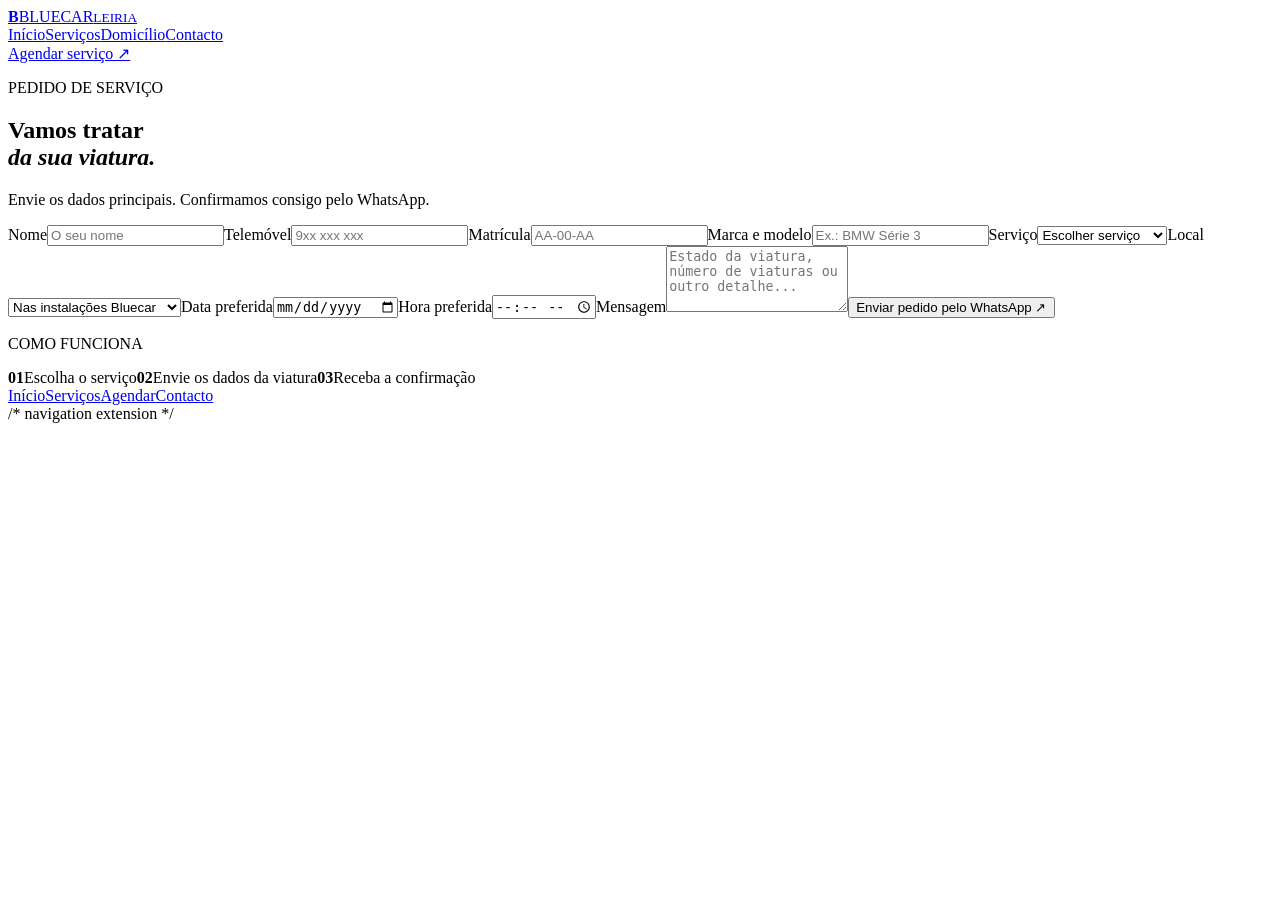
==== agendar.html @ b5732bc5 "Add agendar.html" ====
<!doctype html><html lang="pt-PT"><head><meta charset="UTF-8"><meta name="viewport" content="width=device-width,initial-scale=1"><link rel="stylesheet" href="styles.css"><title>Agendar | Bluecar Leiria</title></head><body><header><a class="brand" href="index.html"><b>B</b><span>BLUECAR<small>LEIRIA</small></span></a><nav class="desktop-nav"><a href="index.html">Início</a><a href="servicos.html">Serviços</a><a href="domicilio.html">Domicílio</a><a href="contacto.html">Contacto</a></nav><a class="top-link" href="agendar.html">Agendar serviço ↗</a></header><main><section class="page-hero"><p class="eyebrow">PEDIDO DE SERVIÇO</p><h1>Vamos tratar<br><em>da sua viatura.</em></h1><p>Envie os dados principais. Confirmamos consigo pelo WhatsApp.</p></section><section class="section booking"><form id="booking-form"><label>Nome<input id="name" required placeholder="O seu nome"></label><label>Telemóvel<input id="phone" required type="tel" placeholder="9xx xxx xxx"></label><label>Matrícula<input id="plate" required placeholder="AA-00-AA" maxlength="8" style="text-transform:uppercase"></label><label>Marca e modelo<input id="car" required placeholder="Ex.: BMW Série 3"></label><label>Serviço<select id="service" required><option value="">Escolher serviço</option><option>Limpeza interior</option><option>Limpeza exterior</option><option>Higienização</option><option>Polimento e faróis</option><option>Outro / orçamento</option></select></label><label>Local<select id="place"><option>Nas instalações Bluecar</option><option>Ao domicílio</option><option>Na minha empresa / frota</option></select></label><label>Data preferida<input id="date" type="date"></label><label>Hora preferida<input id="time" type="time"></label><label class="full">Mensagem<textarea id="notes" rows="4" placeholder="Estado da viatura, número de viaturas ou outro detalhe..."></textarea></label><button class="btn primary full" type="submit">Enviar pedido pelo WhatsApp ↗</button></form></section><section class="steps-panel"><p class="eyebrow">COMO FUNCIONA</p><div class="steps"><b>01</b><span>Escolha o serviço</span><b>02</b><span>Envie os dados da viatura</span><b>03</b><span>Receba a confirmação</span></div></section></main><nav class="mobile-nav"><a href="index.html">Início</a><a href="servicos.html">Serviços</a><a href="agendar.html">Agendar</a><a href="contacto.html">Contacto</a></nav><script src="app.js"></script></body></html>
/* navigation extension */
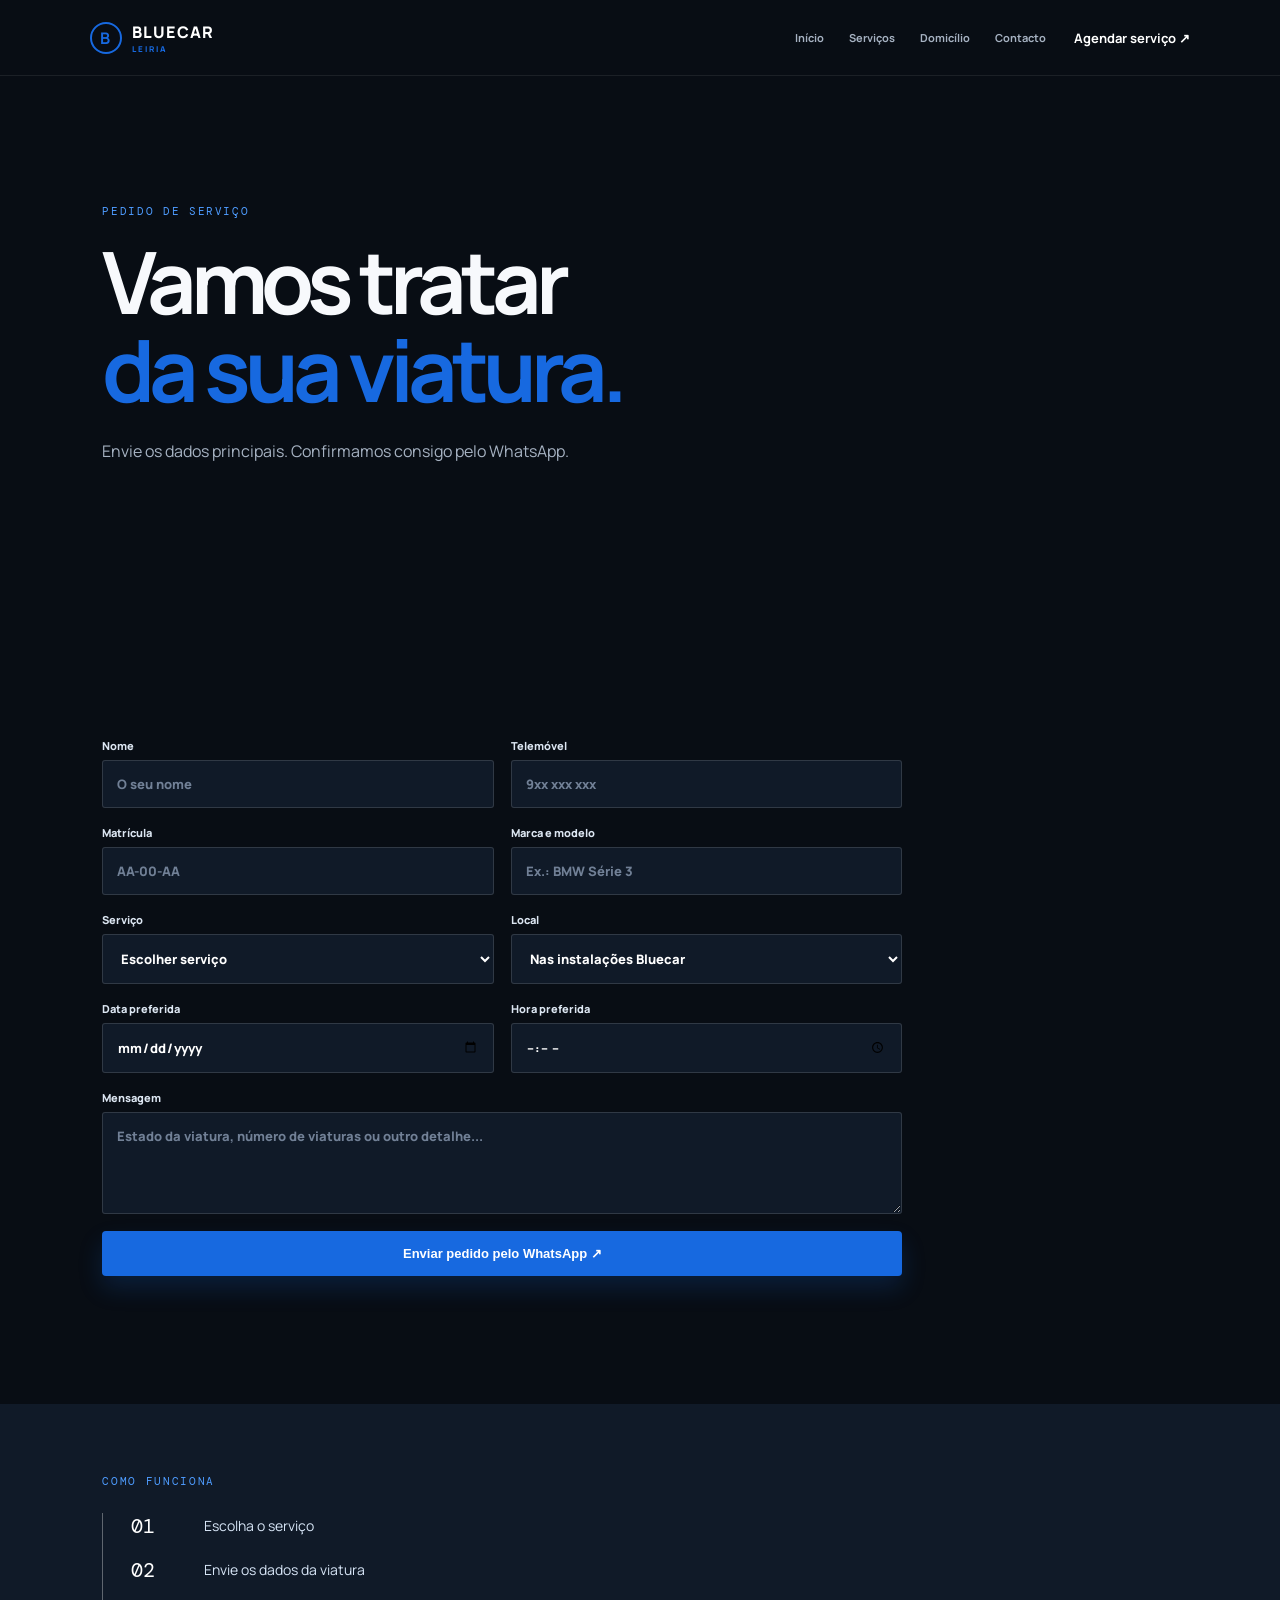
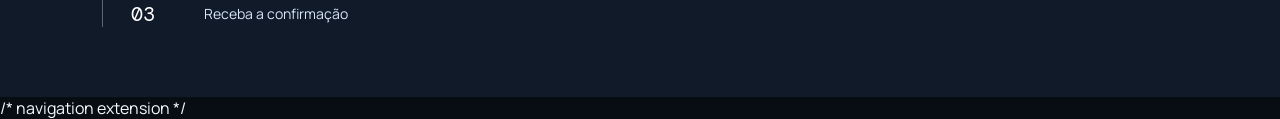
==== commit 3a0d44e3: "Ativar instalação PWA em todas as páginas" ====
--- a/agendar.html
+++ b/agendar.html
@@ -1,3 +1,3 @@
-<!doctype html><html lang="pt-PT"><head><meta charset="UTF-8"><meta name="viewport" content="width=device-width,initial-scale=1"><link rel="stylesheet" href="styles.css"><title>Agendar | Bluecar Leiria</title></head><body><header><a class="brand" href="index.html"><b>B</b><span>BLUECAR<small>LEIRIA</small></span></a><nav class="desktop-nav"><a href="index.html">Início</a><a href="servicos.html">Serviços</a><a href="domicilio.html">Domicílio</a><a href="contacto.html">Contacto</a></nav><a class="top-link" href="agendar.html">Agendar serviço ↗</a></header><main><section class="page-hero"><p class="eyebrow">PEDIDO DE SERVIÇO</p><h1>Vamos tratar<br><em>da sua viatura.</em></h1><p>Envie os dados principais. Confirmamos consigo pelo WhatsApp.</p></section><section class="section booking"><form id="booking-form"><label>Nome<input id="name" required placeholder="O seu nome"></label><label>Telemóvel<input id="phone" required type="tel" placeholder="9xx xxx xxx"></label><label>Matrícula<input id="plate" required placeholder="AA-00-AA" maxlength="8" style="text-transform:uppercase"></label><label>Marca e modelo<input id="car" required placeholder="Ex.: BMW Série 3"></label><label>Serviço<select id="service" required><option value="">Escolher serviço</option><option>Limpeza interior</option><option>Limpeza exterior</option><option>Higienização</option><option>Polimento e faróis</option><option>Outro / orçamento</option></select></label><label>Local<select id="place"><option>Nas instalações Bluecar</option><option>Ao domicílio</option><option>Na minha empresa / frota</option></select></label><label>Data preferida<input id="date" type="date"></label><label>Hora preferida<input id="time" type="time"></label><label class="full">Mensagem<textarea id="notes" rows="4" placeholder="Estado da viatura, número de viaturas ou outro detalhe..."></textarea></label><button class="btn primary full" type="submit">Enviar pedido pelo WhatsApp ↗</button></form></section><section class="steps-panel"><p class="eyebrow">COMO FUNCIONA</p><div class="steps"><b>01</b><span>Escolha o serviço</span><b>02</b><span>Envie os dados da viatura</span><b>03</b><span>Receba a confirmação</span></div></section></main><nav class="mobile-nav"><a href="index.html">Início</a><a href="servicos.html">Serviços</a><a href="agendar.html">Agendar</a><a href="contacto.html">Contacto</a></nav><script src="app.js"></script></body></html>
+<!doctype html><html lang="pt-PT"><head><meta charset="UTF-8"><meta name="viewport" content="width=device-width,initial-scale=1"><link rel="stylesheet" href="styles.css"><link rel="manifest" href="manifest.json"><title>Agendar | Bluecar Leiria</title></head><body><header><a class="brand" href="index.html"><b>B</b><span>BLUECAR<small>LEIRIA</small></span></a><nav class="desktop-nav"><a href="index.html">Início</a><a href="servicos.html">Serviços</a><a href="domicilio.html">Domicílio</a><a href="contacto.html">Contacto</a></nav><a class="top-link" href="agendar.html">Agendar serviço ↗</a></header><main><section class="page-hero"><p class="eyebrow">PEDIDO DE SERVIÇO</p><h1>Vamos tratar<br><em>da sua viatura.</em></h1><p>Envie os dados principais. Confirmamos consigo pelo WhatsApp.</p></section><section class="section booking"><form id="booking-form"><label>Nome<input id="name" required placeholder="O seu nome"></label><label>Telemóvel<input id="phone" required type="tel" placeholder="9xx xxx xxx"></label><label>Matrícula<input id="plate" required placeholder="AA-00-AA" maxlength="8" style="text-transform:uppercase"></label><label>Marca e modelo<input id="car" required placeholder="Ex.: BMW Série 3"></label><label>Serviço<select id="service" required><option value="">Escolher serviço</option><option>Limpeza interior</option><option>Limpeza exterior</option><option>Higienização</option><option>Polimento e faróis</option><option>Outro / orçamento</option></select></label><label>Local<select id="place"><option>Nas instalações Bluecar</option><option>Ao domicílio</option><option>Na minha empresa / frota</option></select></label><label>Data preferida<input id="date" type="date"></label><label>Hora preferida<input id="time" type="time"></label><label class="full">Mensagem<textarea id="notes" rows="4" placeholder="Estado da viatura, número de viaturas ou outro detalhe..."></textarea></label><button class="btn primary full" type="submit">Enviar pedido pelo WhatsApp ↗</button></form></section><section class="steps-panel"><p class="eyebrow">COMO FUNCIONA</p><div class="steps"><b>01</b><span>Escolha o serviço</span><b>02</b><span>Envie os dados da viatura</span><b>03</b><span>Receba a confirmação</span></div></section></main><nav class="mobile-nav"><a href="index.html">Início</a><a href="servicos.html">Serviços</a><a href="agendar.html">Agendar</a><a href="contacto.html">Contacto</a></nav><script src="app.js"></script></body></html>
 /* navigation extension */
 
--- a/styles.css
+++ b/styles.css
@@ -0,0 +1,15 @@
+@import url('https://fonts.googleapis.com/css2?family=DM+Mono&family=Manrope:wght@400;600;700;800&display=swap');:root{--ink:#07111f;--blue:#1769e0;--muted:#738195;--line:#dbe3ec}*{box-sizing:border-box}html{scroll-behavior:smooth}body{margin:0;background:#f8fafc;color:var(--ink);font-family:Manrope,Arial,sans-serif}a{text-decoration:none;color:inherit}header{height:76px;background:#fff;border-bottom:1px solid #eef1f5;display:flex;align-items:center;justify-content:space-between;padding:0 7vw;position:sticky;top:0;z-index:3}.brand{display:flex;align-items:center;gap:10px;font-weight:800;letter-spacing:.08em}.brand b{border:2px solid var(--blue);border-radius:50%;color:var(--blue);width:32px;height:32px;display:grid;place-items:center}.brand small{display:block;color:var(--blue);font-size:8px;letter-spacing:.25em}.top-link{font-size:13px;font-weight:700}.hero{padding:9vw 8vw;display:grid;grid-template-columns:1.1fr .9fr;gap:7vw;align-items:center;background:linear-gradient(125deg,#f8fafc,#edf4fb)}.eyebrow{font:11px 'DM Mono';letter-spacing:.15em;color:var(--blue);margin:0 0 20px}.hero h1,h2{font-size:clamp(40px,6vw,76px);line-height:1.04;letter-spacing:-.06em;margin:0;font-weight:800}.hero h1 em,h2 em{font-style:normal;color:var(--blue)}.lead{color:#5d6878;line-height:1.7;max-width:530px;font-size:17px;margin:24px 0 30px}.actions{display:flex;gap:12px;flex-wrap:wrap}.btn{display:inline-flex;align-items:center;justify-content:center;gap:16px;padding:15px 20px;border-radius:4px;border:0;font-weight:700;font-size:13px;cursor:pointer}.primary{background:var(--blue);color:#fff;box-shadow:0 12px 24px #1769e030}.ghost{border:1px solid #cbd5e1}.trust{font-size:11px;color:#718096;margin-top:38px}.hero-art{height:390px;background:url('assets/gallery-1.jpg') center/cover;box-shadow:22px 22px 0 #d7e4f2;display:flex;align-items:end;padding:28px;color:#fff;position:relative}.hero-art:after{content:'';position:absolute;inset:0;background:linear-gradient(0deg,#07111fcc,transparent 60%)}.hero-art span{z-index:1;font:12px 'DM Mono';letter-spacing:.15em}.hero-art strong{font:800 46px Manrope;letter-spacing:-.08em}.facts{display:grid;grid-template-columns:repeat(3,1fr);gap:25px;background:var(--ink);color:#fff;padding:28px 8vw}.facts div{display:flex;flex-direction:column;gap:7px;border-right:1px solid #ffffff22}.facts div:last-child{border:0}.facts span{font-size:11px;color:#9aaabd}.section{padding:10vw 8vw}.section-title{display:flex;align-items:end;justify-content:space-between;gap:40px;margin-bottom:50px}.section-title h2,.contact h2,.home h2{font-size:clamp(34px,4.5vw,60px)}.section-title>p{max-width:300px;color:var(--muted);font-size:13px;line-height:1.7}.cards{display:grid;grid-template-columns:repeat(4,1fr);gap:14px}.cards article{background:#fff;border:1px solid var(--line);overflow:hidden;transition:.25s}.cards article:hover{transform:translateY(-5px);box-shadow:0 15px 30px #14294515}.cards img{width:100%;aspect-ratio:1.2;object-fit:cover;display:block}.cards article div{padding:20px}.cards small{font:10px 'DM Mono';color:var(--blue)}.cards h3{font-size:18px;margin:12px 0 7px}.cards p{font-size:12px;color:var(--muted);line-height:1.6}.cards a{font-size:11px;color:var(--blue);font-weight:800}.home{background:var(--blue);color:#fff;padding:9vw 8vw;display:flex;justify-content:space-between;gap:60px}.home p:not(.eyebrow){max-width:530px;color:#d8e8ff;line-height:1.7}.light{background:#fff;color:var(--ink);margin-top:15px}.steps{min-width:270px;display:grid;grid-template-columns:45px 1fr;align-content:center;gap:16px;border-left:1px solid #ffffff55;padding-left:28px}.steps b{font:20px 'DM Mono'}.steps span{font-size:12px;align-self:center;color:#d8e8ff}.booking{background:#fff}.booking form{max-width:800px;display:grid;grid-template-columns:1fr 1fr;gap:17px}.booking label{font-size:11px;font-weight:800;display:flex;flex-direction:column;gap:7px}.booking input,.booking select,.booking textarea{font:inherit;font-size:13px;padding:14px;border:1px solid var(--line);background:#f8fafc;border-radius:3px}.full{grid-column:1/-1}.contact{padding:10vw 8vw;background:#eaf2fb;display:flex;justify-content:space-between;gap:50px}.contact>div:last-child{min-width:280px;display:flex;flex-direction:column;gap:18px}.contact a{font-size:13px;font-weight:700;border-bottom:1px solid #bdcddd;padding-bottom:12px;display:flex;justify-content:space-between}.contact a span{font-weight:400;color:#657487}.contact p{font-weight:700;line-height:1.8}.contact small{font-weight:400;color:#657487}footer{background:var(--ink);color:#94a3b8;padding:25px 8vw;font-size:10px;display:flex;justify-content:space-between}@media(max-width:800px){.hero{grid-template-columns:1fr;padding-top:70px}.hero-art{height:280px}.facts{grid-template-columns:1fr}.facts div{border:0;border-bottom:1px solid #ffffff22;padding-bottom:14px}.cards{grid-template-columns:1fr 1fr}.section-title,.home,.contact{display:block}.section-title>p{margin-top:20px}.steps{margin-top:45px}.booking form{grid-template-columns:1fr}.full{grid-column:auto}.contact>div:last-child{margin-top:40px}footer{flex-direction:column;gap:12px}}
+/* local preview artwork */
+.hero-art{background-image:url('assets/gallery-1.jpg')}
+/* Bluecar premium direction v2 */
+body{background:#080d14;color:#f7f9fc}header{background:#080d14;border-bottom:1px solid #ffffff14}.brand{color:#fff}.top-link{color:#fff}.hero{background:#080d14;min-height:650px}.hero h1{color:#f7f9fc}.hero h1 em{color:#3d8cff}.lead{color:#a6b2c2}.ghost{border-color:#ffffff35;color:#fff}.trust{color:#a6b2c2}.hero-art{box-shadow:18px 18px 0 #152b49;border:1px solid #ffffff1c}.facts{background:#101a28;border-top:1px solid #ffffff10}.section{background:#f5f7fa;color:#0b1420}.section-title>p{color:#68788d}.cards article{background:#101a28;border-color:#ffffff14;color:#fff}.cards p{color:#a6b2c2}.cards h3{color:#fff}.home{background:#0f5cca}.booking{background:#f5f7fa}.contact{background:#dce9f8;color:#07111f}footer{background:#05080d}.eyebrow{color:#4e9cff}
+ .fleet{background:#0d1623;color:#fff;padding:10vw 8vw;display:flex;justify-content:space-between;gap:60px}.fleet h2{font-size:clamp(35px,4.5vw,60px)}.fleet p:not(.eyebrow){color:#a6b2c2;max-width:560px;line-height:1.7}.fleet-list{min-width:290px;display:flex;flex-direction:column;justify-content:center}.fleet-list span{padding:20px 0;border-bottom:1px solid #ffffff20;font-size:13px}.fleet-list b{font:14px 'DM Mono';color:#4e9cff;margin-right:18px}.gallery{background:#f5f7fa;color:#0b1420;padding:10vw 8vw}.gallery-grid{display:grid;grid-template-columns:1.4fr .8fr .8fr;gap:14px}.gallery-grid img{width:100%;height:300px;object-fit:cover}.gallery-grid img:first-child{height:420px;grid-row:span 2}.wa-float{position:fixed;right:22px;bottom:24px;z-index:10;background:#25d366;color:#fff;border-radius:999px;padding:13px 18px;box-shadow:0 10px 25px #0004;font-weight:800;font-size:18px}.wa-float span{font-size:11px;margin-left:7px;vertical-align:2px}.mobile-nav{display:none}@media(max-width:800px){.fleet{display:block}.fleet-list{margin-top:40px}.gallery-grid{grid-template-columns:1fr 1fr}.gallery-grid img,.gallery-grid img:first-child{height:180px}.gallery-grid img:first-child{grid-row:auto}.wa-float{bottom:75px}.mobile-nav{display:flex;position:fixed;bottom:0;left:0;right:0;background:#07111fee;backdrop-filter:blur(10px);z-index:9;justify-content:space-around;padding:13px 4px;color:#fff;font-size:10px;font-weight:700}.mobile-nav a{padding:4px 8px}}
+ .desktop-nav{display:flex;gap:25px;margin-left:auto;margin-right:28px}.desktop-nav a{font-size:11px;color:#a6b2c2;font-weight:700}.desktop-nav a:hover,.desktop-nav .active{color:#4e9cff}.page-hero{padding:10vw 8vw;background:#f5f7fa;color:#0b1420}.page-hero.dark{background:#080d14;color:#fff}.page-hero h1{font-size:clamp(44px,7vw,86px);line-height:1.02;letter-spacing:-.07em;margin:0 0 25px}.page-hero h1 em{font-style:normal;color:#1769e0}.page-hero>p:not(.eyebrow){max-width:540px;color:#718096;line-height:1.7}.page-hero.dark>p:not(.eyebrow){color:#a6b2c2}.contact-page{padding:35px 0 0;background:transparent;color:#0b1420}.contact-page>div{min-width:300px}@media(max-width:800px){.desktop-nav{display:none}.page-hero{padding-top:75px}.page-hero h1{font-size:52px}}
+ .home-links{display:grid;grid-template-columns:repeat(3,1fr);background:#101a28;color:#fff;padding:0 8vw}.home-links a{padding:30px 20px 34px 0;border-right:1px solid #ffffff18;margin-right:24px;display:flex;flex-direction:column;gap:8px}.home-links a:last-child{border:0}.home-links small{font:11px 'DM Mono';color:#4e9cff}.home-links strong{font-size:21px}.home-links span{font-size:11px;color:#a6b2c2}.home-statement{padding:11vw 8vw;background:#f5f7fa;color:#0b1420}.home-statement h2{font-size:clamp(35px,5vw,64px)}@media(max-width:800px){.home-links{grid-template-columns:1fr;padding:15px 22px 25px}.home-links a{border:0;border-bottom:1px solid #ffffff18;margin:0;padding:22px 0}.home-statement{padding:80px 22px}}
+ .location{display:grid;grid-template-columns:1fr 1fr;gap:50px;padding:8vw;background:#101a28;color:#fff}.location h2{font-size:clamp(34px,4.5vw,58px)}.location h2 em{font-style:normal;color:#4e9cff}.location ol{padding-left:20px;color:#a6b2c2;line-height:2;font-size:13px}.location li{padding-left:6px}.location .gps{font:12px 'DM Mono';color:#4e9cff;margin-top:25px}.location iframe{width:100%;min-height:380px;border:0;border-radius:4px}@media(max-width:800px){.location{grid-template-columns:1fr;padding:70px 22px}.location iframe{min-height:300px}}
+/* Global dark theme */
+body{background:#080d14;color:#f7f9fc}.page-hero,.gallery,.booking{background:#080d14;color:#f7f9fc}.page-hero>p:not(.eyebrow),.section-title>p{color:#a6b2c2}.section{background:#080d14;color:#f7f9fc}.cards article{background:#101a28;border-color:#ffffff18}.booking input,.booking select,.booking textarea{background:#101a28;color:#fff;border-color:#ffffff22}.booking label{color:#dce6f2}.booking input::placeholder,.booking textarea::placeholder{color:#718096}.contact-page{background:transparent;color:#f7f9fc}.contact-page a{border-color:#ffffff20}.contact-page a span,.contact-page small{color:#a6b2c2}.contact-page p{color:#fff}.gallery-grid img{border:1px solid #ffffff12}.home-statement{background:#101a28;color:#fff}.home-statement h2{color:#fff}
+ .steps-panel{background:#101a28;color:#fff;padding:70px 8vw}.steps-panel .eyebrow{margin-bottom:25px}.steps-panel .steps{max-width:620px;grid-template-columns:55px 1fr;gap:18px}.steps-panel .steps span{font-size:14px;color:#d7e5f6}
+
+
+#install-banner{position:fixed;z-index:50;left:14px;right:14px;bottom:76px;padding:18px 18px 16px;border:1px solid #245da8;border-radius:18px;background:rgba(12,20,32,.97);box-shadow:0 16px 45px rgba(0,0,0,.55);display:grid;grid-template-columns:1fr auto;gap:5px 14px;align-items:center;color:#f4f7fb}#install-banner strong{font-size:15px}#install-banner span{font-size:12px;color:#9eacc0;grid-column:1}#install-banner button{grid-column:2;grid-row:1/3;border:0;border-radius:999px;background:#1677ff;color:white;padding:11px 14px;font-weight:700}#install-banner i{position:absolute;right:8px;top:4px;color:#8d9aae;font-style:normal;font-size:22px;cursor:pointer}
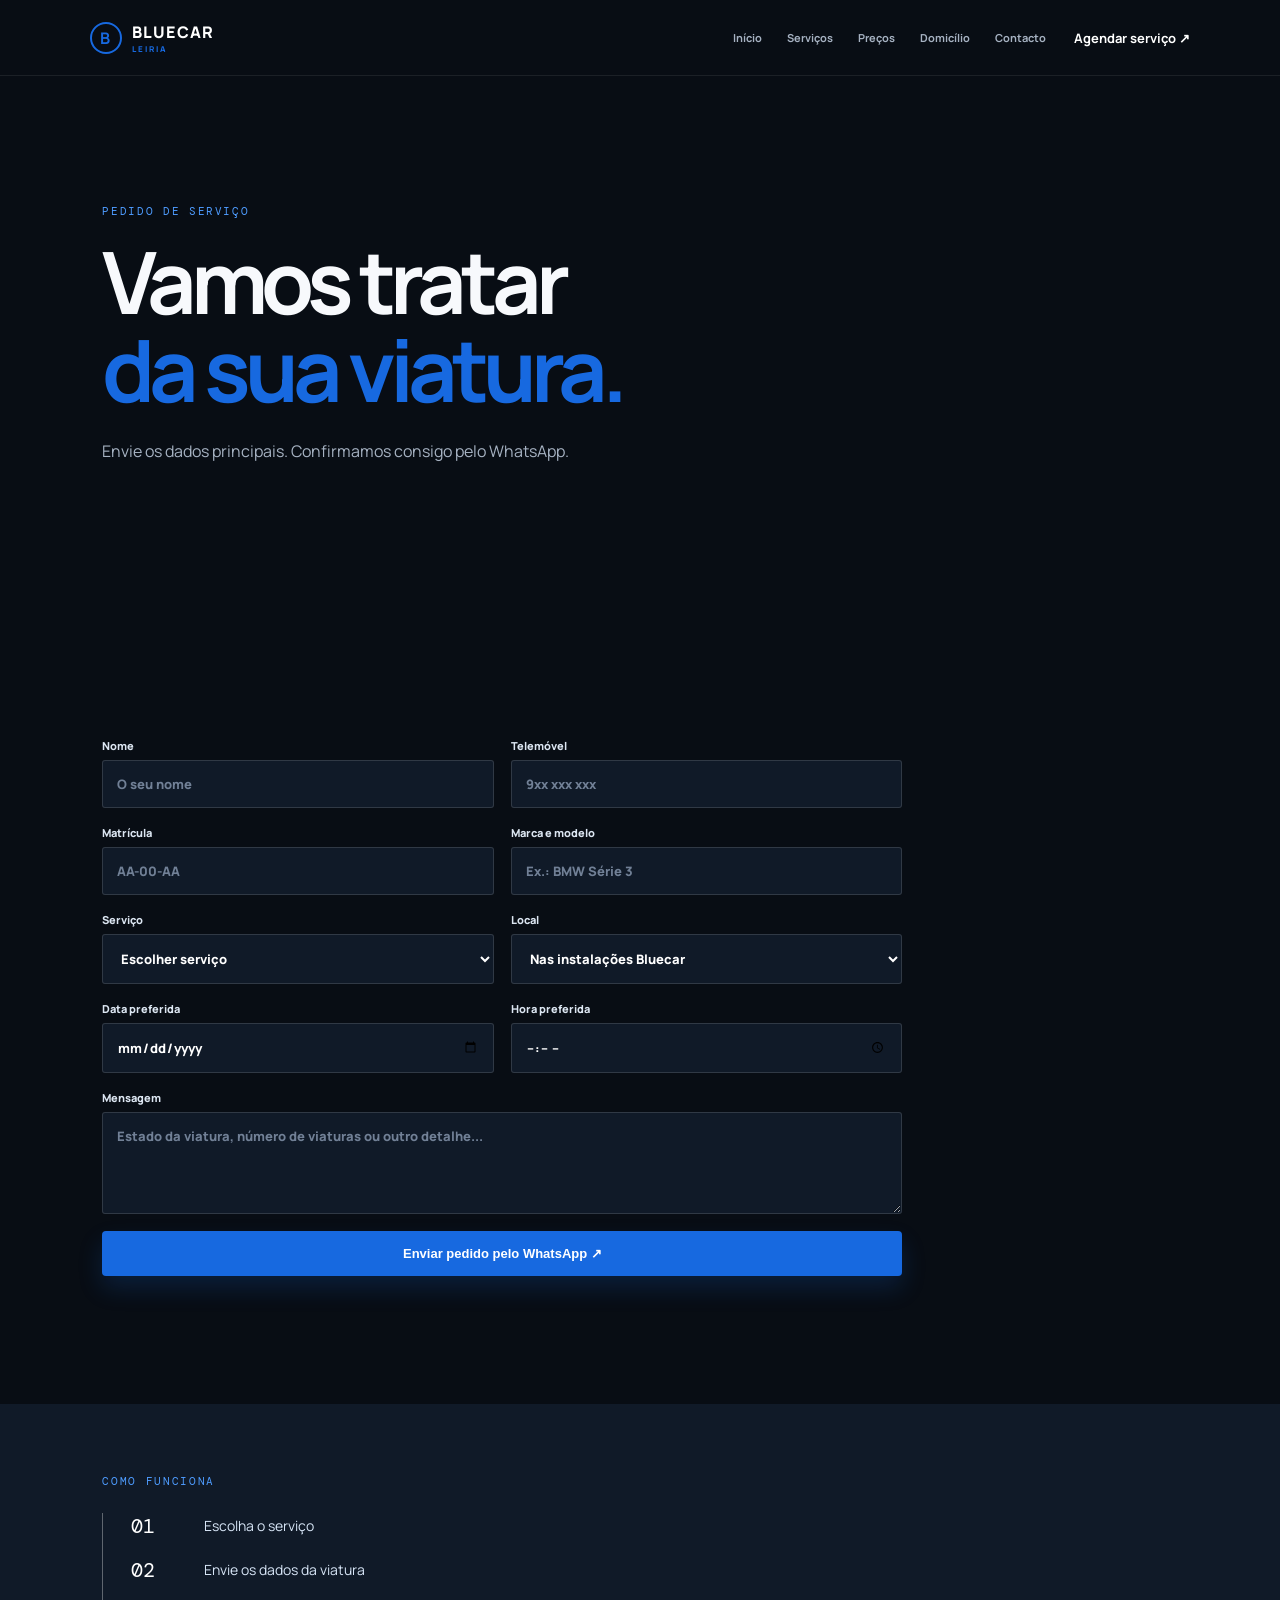
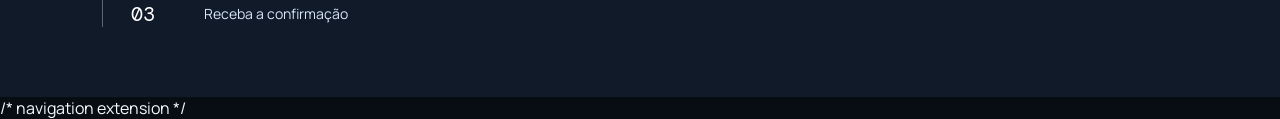
==== commit cdd788a7: "Adicionar preços à navegação" ====
--- a/agendar.html
+++ b/agendar.html
@@ -1,3 +1,3 @@
-<!doctype html><html lang="pt-PT"><head><meta charset="UTF-8"><meta name="viewport" content="width=device-width,initial-scale=1"><link rel="stylesheet" href="styles.css"><link rel="manifest" href="manifest.json"><title>Agendar | Bluecar Leiria</title></head><body><header><a class="brand" href="index.html"><b>B</b><span>BLUECAR<small>LEIRIA</small></span></a><nav class="desktop-nav"><a href="index.html">Início</a><a href="servicos.html">Serviços</a><a href="domicilio.html">Domicílio</a><a href="contacto.html">Contacto</a></nav><a class="top-link" href="agendar.html">Agendar serviço ↗</a></header><main><section class="page-hero"><p class="eyebrow">PEDIDO DE SERVIÇO</p><h1>Vamos tratar<br><em>da sua viatura.</em></h1><p>Envie os dados principais. Confirmamos consigo pelo WhatsApp.</p></section><section class="section booking"><form id="booking-form"><label>Nome<input id="name" required placeholder="O seu nome"></label><label>Telemóvel<input id="phone" required type="tel" placeholder="9xx xxx xxx"></label><label>Matrícula<input id="plate" required placeholder="AA-00-AA" maxlength="8" style="text-transform:uppercase"></label><label>Marca e modelo<input id="car" required placeholder="Ex.: BMW Série 3"></label><label>Serviço<select id="service" required><option value="">Escolher serviço</option><option>Limpeza interior</option><option>Limpeza exterior</option><option>Higienização</option><option>Polimento e faróis</option><option>Outro / orçamento</option></select></label><label>Local<select id="place"><option>Nas instalações Bluecar</option><option>Ao domicílio</option><option>Na minha empresa / frota</option></select></label><label>Data preferida<input id="date" type="date"></label><label>Hora preferida<input id="time" type="time"></label><label class="full">Mensagem<textarea id="notes" rows="4" placeholder="Estado da viatura, número de viaturas ou outro detalhe..."></textarea></label><button class="btn primary full" type="submit">Enviar pedido pelo WhatsApp ↗</button></form></section><section class="steps-panel"><p class="eyebrow">COMO FUNCIONA</p><div class="steps"><b>01</b><span>Escolha o serviço</span><b>02</b><span>Envie os dados da viatura</span><b>03</b><span>Receba a confirmação</span></div></section></main><nav class="mobile-nav"><a href="index.html">Início</a><a href="servicos.html">Serviços</a><a href="agendar.html">Agendar</a><a href="contacto.html">Contacto</a></nav><script src="app.js"></script></body></html>
+<!doctype html><html lang="pt-PT"><head><meta charset="UTF-8"><meta name="viewport" content="width=device-width,initial-scale=1"><link rel="stylesheet" href="styles.css"><link rel="manifest" href="manifest.json"><title>Agendar | Bluecar Leiria</title></head><body><header><a class="brand" href="index.html"><b>B</b><span>BLUECAR<small>LEIRIA</small></span></a><nav class="desktop-nav"><a href="index.html">Início</a><a href="servicos.html">Serviços</a><a href="precos.html">Preços</a><a href="domicilio.html">Domicílio</a><a href="contacto.html">Contacto</a></nav><a class="top-link" href="agendar.html">Agendar serviço ↗</a></header><main><section class="page-hero"><p class="eyebrow">PEDIDO DE SERVIÇO</p><h1>Vamos tratar<br><em>da sua viatura.</em></h1><p>Envie os dados principais. Confirmamos consigo pelo WhatsApp.</p></section><section class="section booking"><form id="booking-form"><label>Nome<input id="name" required placeholder="O seu nome"></label><label>Telemóvel<input id="phone" required type="tel" placeholder="9xx xxx xxx"></label><label>Matrícula<input id="plate" required placeholder="AA-00-AA" maxlength="8" style="text-transform:uppercase"></label><label>Marca e modelo<input id="car" required placeholder="Ex.: BMW Série 3"></label><label>Serviço<select id="service" required><option value="">Escolher serviço</option><option>Limpeza interior</option><option>Limpeza exterior</option><option>Higienização</option><option>Polimento e faróis</option><option>Outro / orçamento</option></select></label><label>Local<select id="place"><option>Nas instalações Bluecar</option><option>Ao domicílio</option><option>Na minha empresa / frota</option></select></label><label>Data preferida<input id="date" type="date"></label><label>Hora preferida<input id="time" type="time"></label><label class="full">Mensagem<textarea id="notes" rows="4" placeholder="Estado da viatura, número de viaturas ou outro detalhe..."></textarea></label><button class="btn primary full" type="submit">Enviar pedido pelo WhatsApp ↗</button></form></section><section class="steps-panel"><p class="eyebrow">COMO FUNCIONA</p><div class="steps"><b>01</b><span>Escolha o serviço</span><b>02</b><span>Envie os dados da viatura</span><b>03</b><span>Receba a confirmação</span></div></section></main><nav class="mobile-nav"><a href="index.html">Início</a><a href="servicos.html">Serviços</a><a href="agendar.html">Agendar</a><a href="contacto.html">Contacto</a></nav><script src="app.js"></script></body></html>
 /* navigation extension */
 
--- a/styles.css
+++ b/styles.css
@@ -12,4 +12,9 @@
  .steps-panel{background:#101a28;color:#fff;padding:70px 8vw}.steps-panel .eyebrow{margin-bottom:25px}.steps-panel .steps{max-width:620px;grid-template-columns:55px 1fr;gap:18px}.steps-panel .steps span{font-size:14px;color:#d7e5f6}
 
 
-#install-banner{position:fixed;z-index:50;left:14px;right:14px;bottom:76px;padding:18px 18px 16px;border:1px solid #245da8;border-radius:18px;background:rgba(12,20,32,.97);box-shadow:0 16px 45px rgba(0,0,0,.55);display:grid;grid-template-columns:1fr auto;gap:5px 14px;align-items:center;color:#f4f7fb}#install-banner strong{font-size:15px}#install-banner span{font-size:12px;color:#9eacc0;grid-column:1}#install-banner button{grid-column:2;grid-row:1/3;border:0;border-radius:999px;background:#1677ff;color:white;padding:11px 14px;font-weight:700}#install-banner i{position:absolute;right:8px;top:4px;color:#8d9aae;font-style:normal;font-size:22px;cursor:pointer}+#install-banner{position:fixed;z-index:50;left:14px;right:14px;bottom:76px;padding:18px 18px 16px;border:1px solid #245da8;border-radius:18px;background:rgba(12,20,32,.97);box-shadow:0 16px 45px rgba(0,0,0,.55);display:grid;grid-template-columns:1fr auto;gap:5px 14px;align-items:center;color:#f4f7fb}#install-banner strong{font-size:15px}#install-banner span{font-size:12px;color:#9eacc0;grid-column:1}#install-banner button{grid-column:2;grid-row:1/3;border:0;border-radius:999px;background:#1677ff;color:white;padding:11px 14px;font-weight:700}#install-banner i{position:absolute;right:8px;top:4px;color:#8d9aae;font-style:normal;font-size:22px;cursor:pointer}
+@media (min-width:701px){#install-banner{display:none!important}}
+.visual-cards{padding:8vw;background:#080d14;display:grid;grid-template-columns:repeat(3,1fr);gap:16px}.visual-cards article{background:#101a28;border:1px solid #ffffff18;overflow:hidden}.visual-cards img{width:100%;aspect-ratio:1.5;object-fit:cover;display:block}.visual-cards article div{padding:24px}.visual-cards small{font:10px 'DM Mono';color:#4e9cff}.visual-cards h2{font-size:24px;letter-spacing:-.04em;margin:14px 0 10px;color:#fff}.visual-cards p{color:#a6b2c2;line-height:1.7;font-size:13px}.feature-band{padding:8vw;background:#0f5cca;color:#fff}.feature-band h2{font-size:clamp(34px,5vw,64px);margin:0 0 28px}.feature-band h2 em{color:#b9d6ff;font-style:normal}.feature-band .ghost{color:#fff;border-color:#ffffff66}.contact-cards{display:grid;grid-template-columns:repeat(3,1fr);gap:14px;margin-top:45px;max-width:900px}.contact-cards a{background:#101a28;border:1px solid #ffffff18;padding:24px;display:flex;flex-direction:column;gap:12px}.contact-cards small{font:10px 'DM Mono';color:#4e9cff}.contact-cards strong{font-size:15px;color:#fff}@media(max-width:800px){.visual-cards{grid-template-columns:1fr;padding:55px 22px}.contact-cards{grid-template-columns:1fr;margin-top:35px}}
+.price-section{padding:9vw 8vw;background:#101a28;color:#fff}.price-section .section-title{margin-bottom:38px}.price-section .section-title>p{color:#a6b2c2}.price-table{border-top:1px solid #ffffff22}.price-row{display:grid;grid-template-columns:1.1fr 1.5fr .7fr;gap:25px;align-items:center;padding:20px 0;border-bottom:1px solid #ffffff18;font-size:13px;color:#c7d3e2}.price-row>span:first-child{display:flex;flex-direction:column;gap:6px}.price-row b{color:#fff;font-size:15px}.price-row small{font:10px 'DM Mono';color:#4e9cff;text-transform:uppercase;letter-spacing:.08em}.price-row strong{color:#fff;text-align:right}.price-head{font:10px 'DM Mono';color:#718096;text-transform:uppercase;letter-spacing:.1em;padding:0 0 14px}.price-head strong{color:#4e9cff}.price-note{font-size:12px;color:#a6b2c2;line-height:1.7;max-width:650px;margin:28px 0 20px}@media(max-width:800px){.price-section{padding:65px 22px}.price-row{grid-template-columns:1fr;gap:8px}.price-row strong{text-align:left;margin-top:4px}.price-head{display:none}}
+.pack-grid{display:grid;grid-template-columns:repeat(3,1fr);gap:14px;margin:42px 0 25px}.pack-grid article{position:relative;background:#172437;border:1px solid #ffffff18;padding:25px;min-height:190px;display:flex;flex-direction:column;align-items:flex-start}.pack-grid article.featured{border-color:#3187ff;box-shadow:0 0 0 1px #3187ff33}.pack-grid article>span{position:absolute;top:12px;right:12px;background:#1769e0;color:#fff;padding:5px 8px;border-radius:99px;font:9px 'DM Mono'}.pack-grid small{font:10px 'DM Mono';color:#4e9cff;letter-spacing:.08em}.pack-grid h3{font-size:18px;color:#fff;margin:14px 0 8px}.pack-grid p{font-size:12px;line-height:1.6;color:#a6b2c2;margin:0 0 18px}.pack-grid strong{margin-top:auto;color:#fff;font-size:20px}@media(max-width:800px){.pack-grid{grid-template-columns:1fr}}
+.pricing-divider{margin:70px 0 25px;border-top:1px solid #ffffff18;padding-top:48px}.pricing-divider h2{font-size:clamp(34px,4.5vw,58px);margin:0}.pricing-divider h2 em{font-style:normal;color:#4e9cff}.price-extra{display:grid;grid-template-columns:1fr auto;gap:12px 25px;margin:35px 0 20px;padding:20px 0;border-top:1px solid #ffffff18;border-bottom:1px solid #ffffff18;color:#a6b2c2;font-size:13px}.price-extra strong{color:#fff}@media(max-width:800px){.price-extra{grid-template-columns:1fr}.price-extra strong{text-align:left}}
